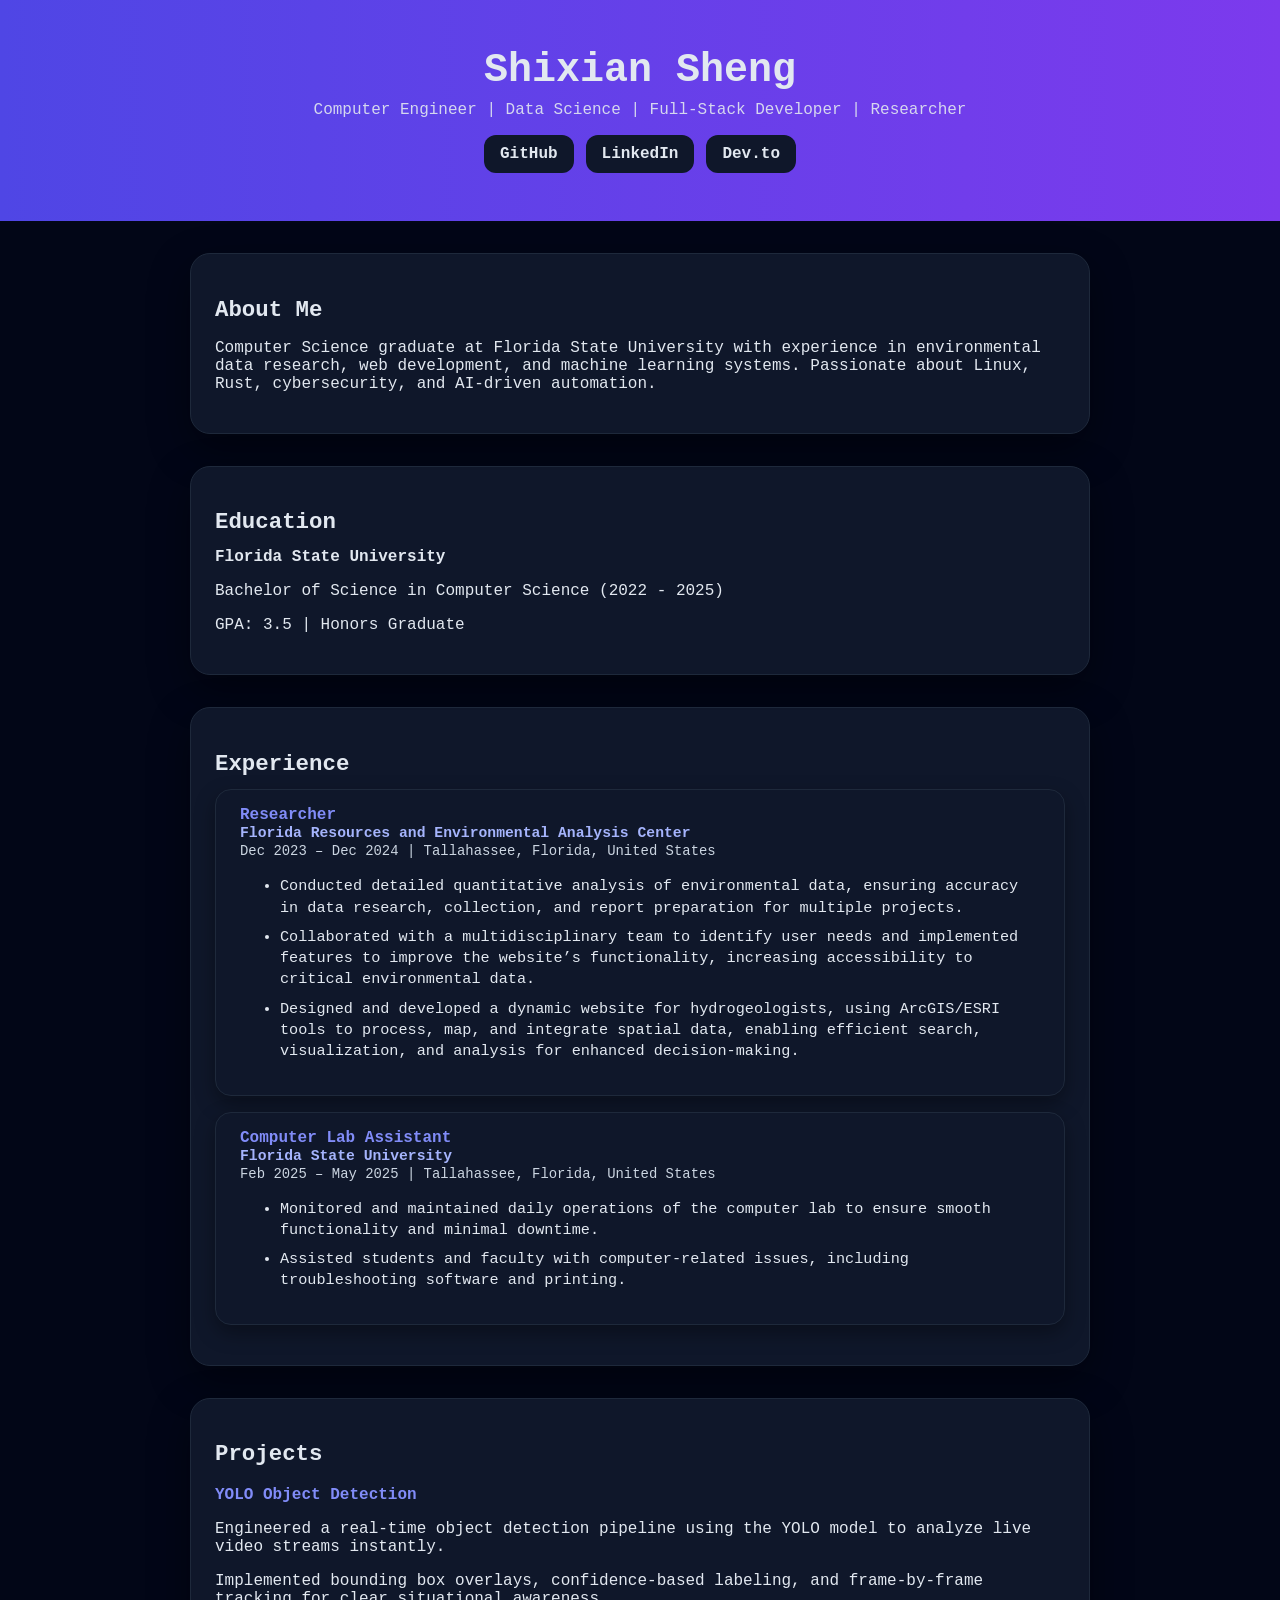
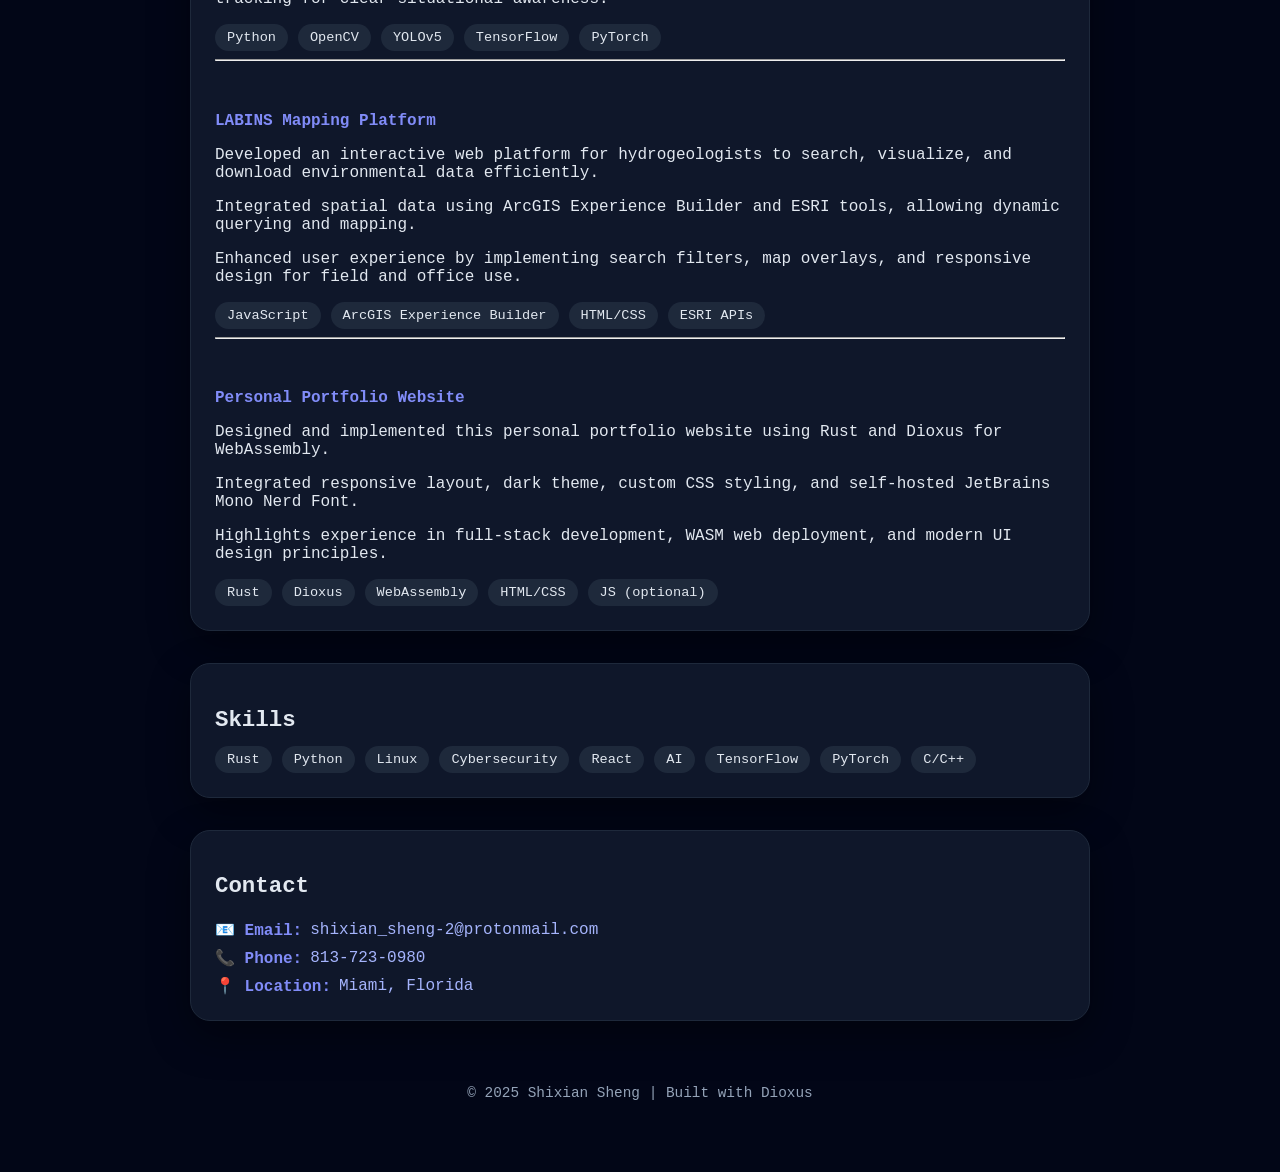
==== index.html @ 30b8f12c "Add files via upload" ====
<!DOCTYPE html>
<html>
    <head>
        <title>portfolio</title>
        <meta content="text/html;charset=utf-8" http-equiv="Content-Type">
        <meta name="viewport" content="width=device-width, initial-scale=1">
        <meta charset="UTF-8">
    <link rel="preload" as="script" href="/portfolio/assets/portfolio-dxh39fae74c54f8ce.js" crossorigin></head>
    <body>
        <div id="main"></div>
    <script type="module" async src="/portfolio/assets/portfolio-dxh39fae74c54f8ce.js"></script>
            </body>
</html>
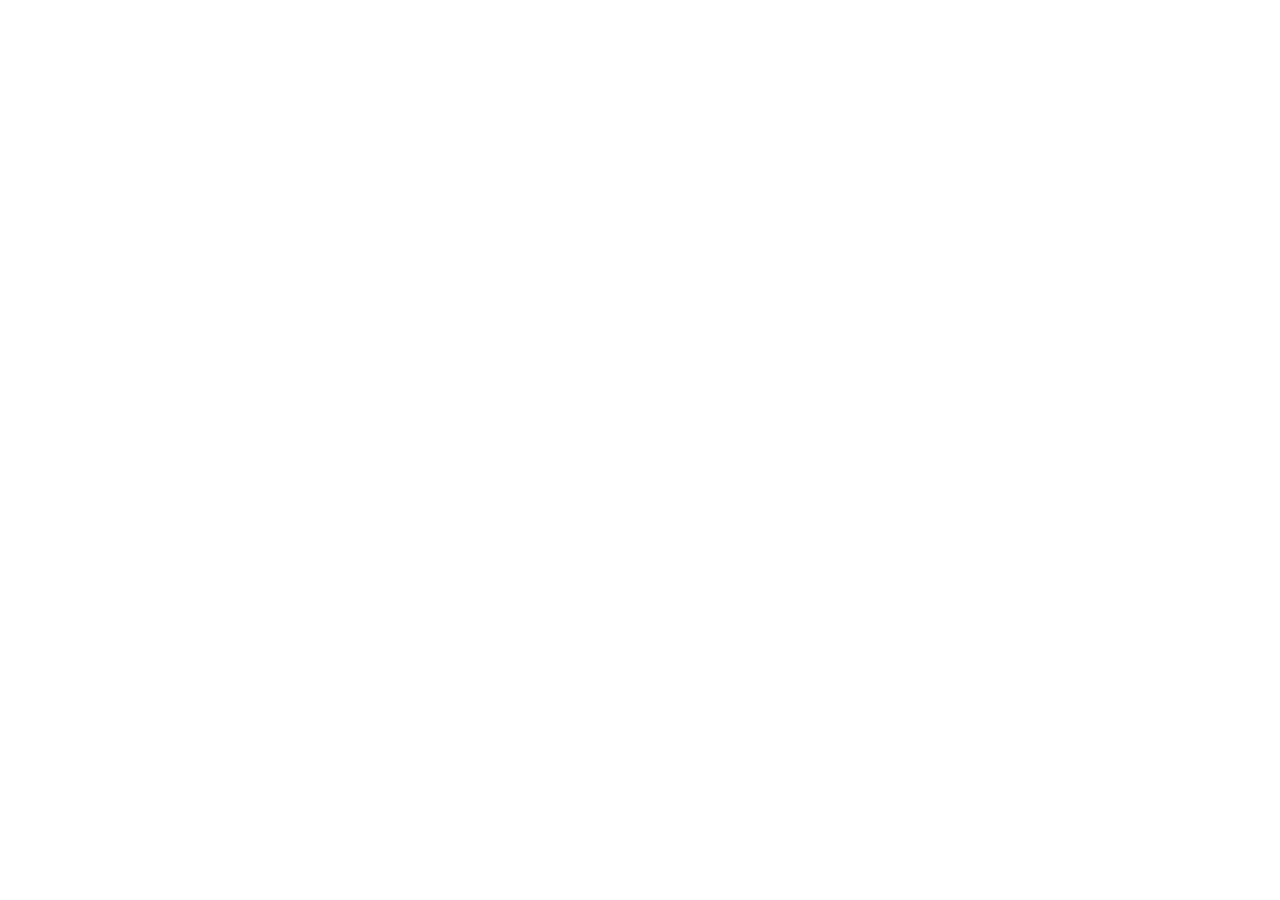
==== commit 52dd079e: "Add files via upload" ====
--- a/index.html
+++ b/index.html
@@ -5,9 +5,9 @@
         <meta content="text/html;charset=utf-8" http-equiv="Content-Type">
         <meta name="viewport" content="width=device-width, initial-scale=1">
         <meta charset="UTF-8">
-    <link rel="preload" as="script" href="/portfolio/assets/portfolio-dxh39fae74c54f8ce.js" crossorigin></head>
+    <link rel="preload" as="script" href="/./assets/portfolio-dxh2bb7f9afb5f46cdf.js" crossorigin></head>
     <body>
         <div id="main"></div>
-    <script type="module" async src="/portfolio/assets/portfolio-dxh39fae74c54f8ce.js"></script>
+    <script type="module" async src="/./assets/portfolio-dxh2bb7f9afb5f46cdf.js"></script>
             </body>
 </html>
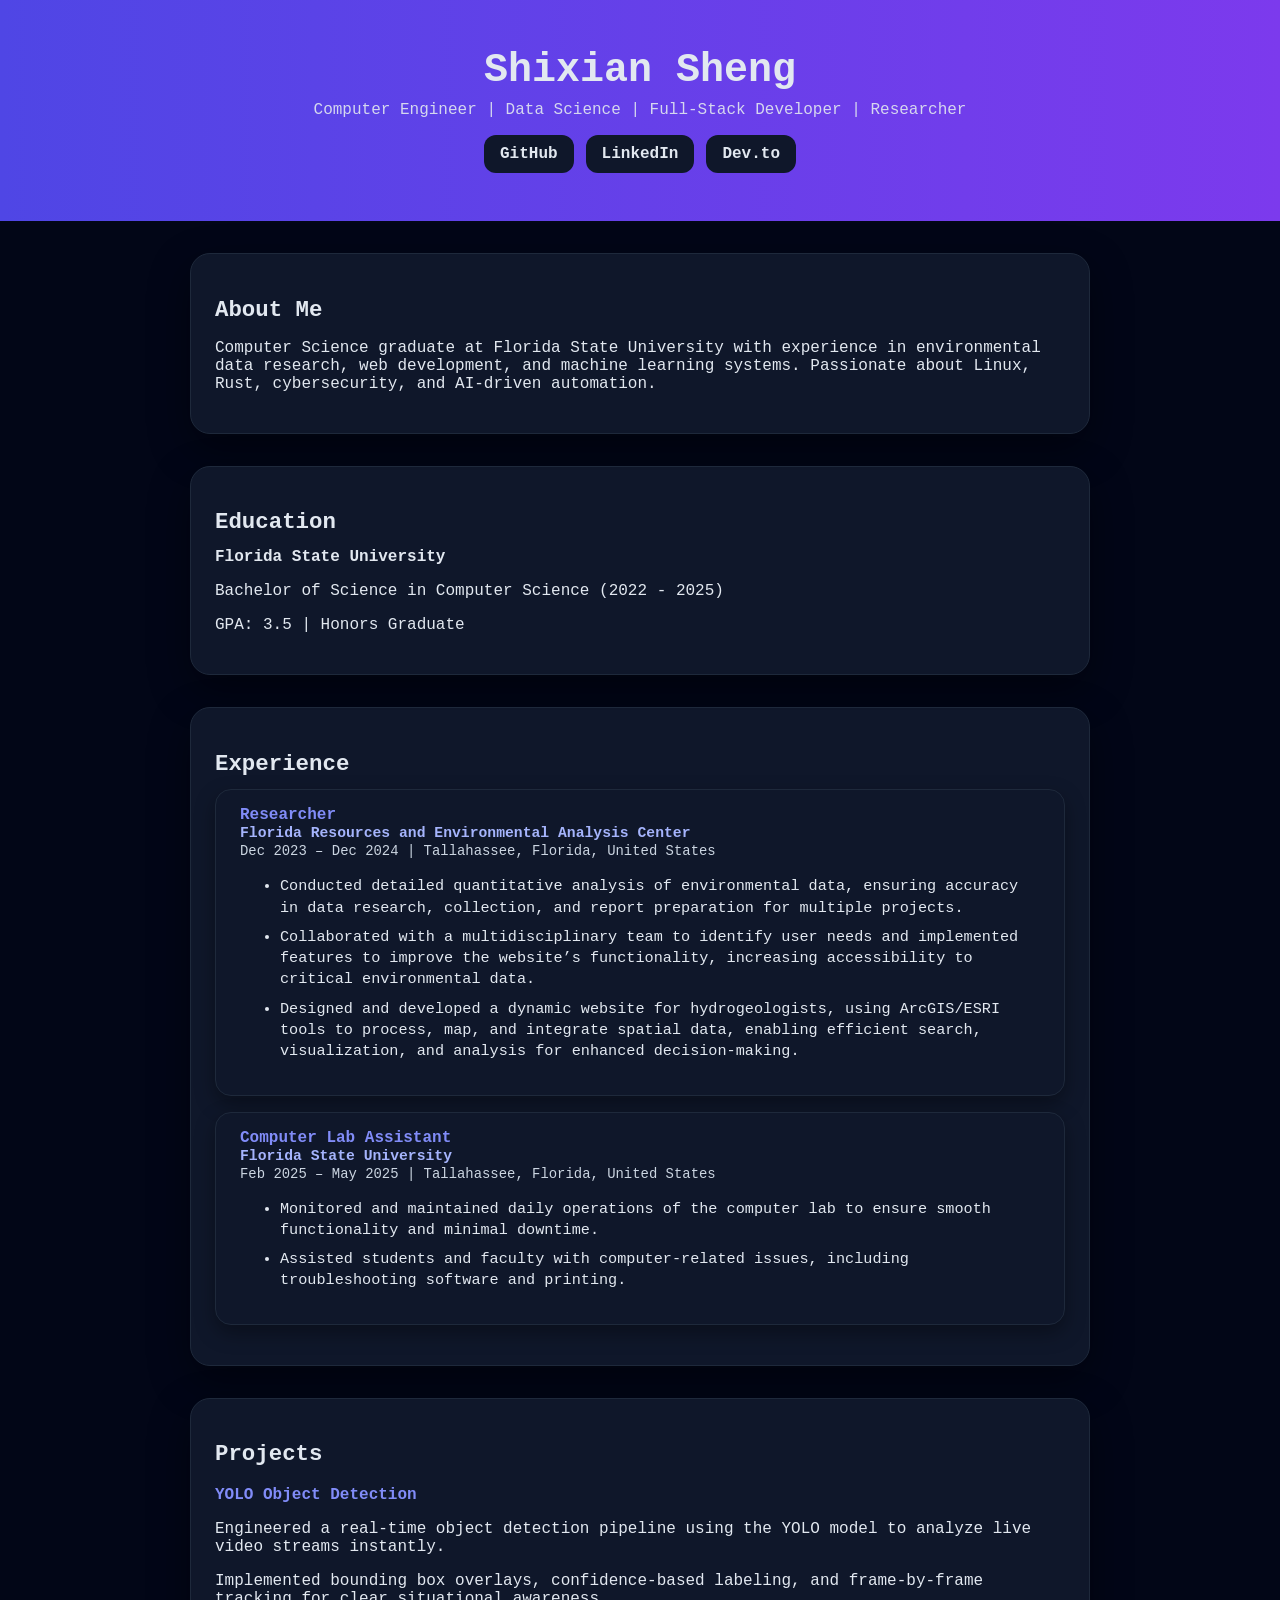
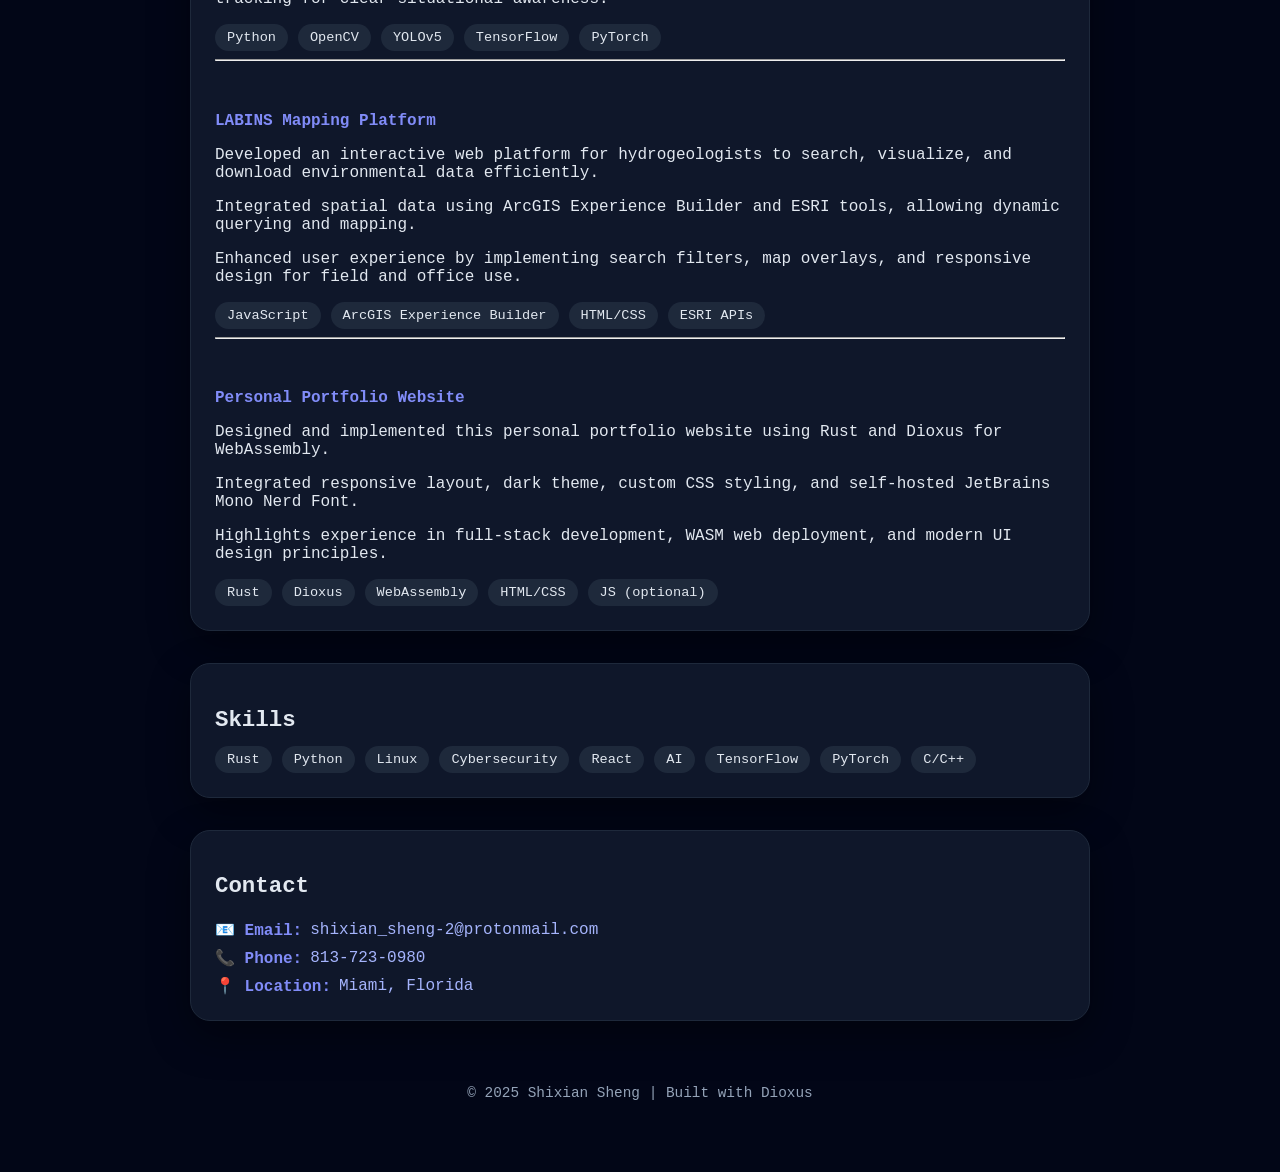
==== commit 302ff41b: "Add files via upload" ====
(no text change in the page or its own stylesheets)
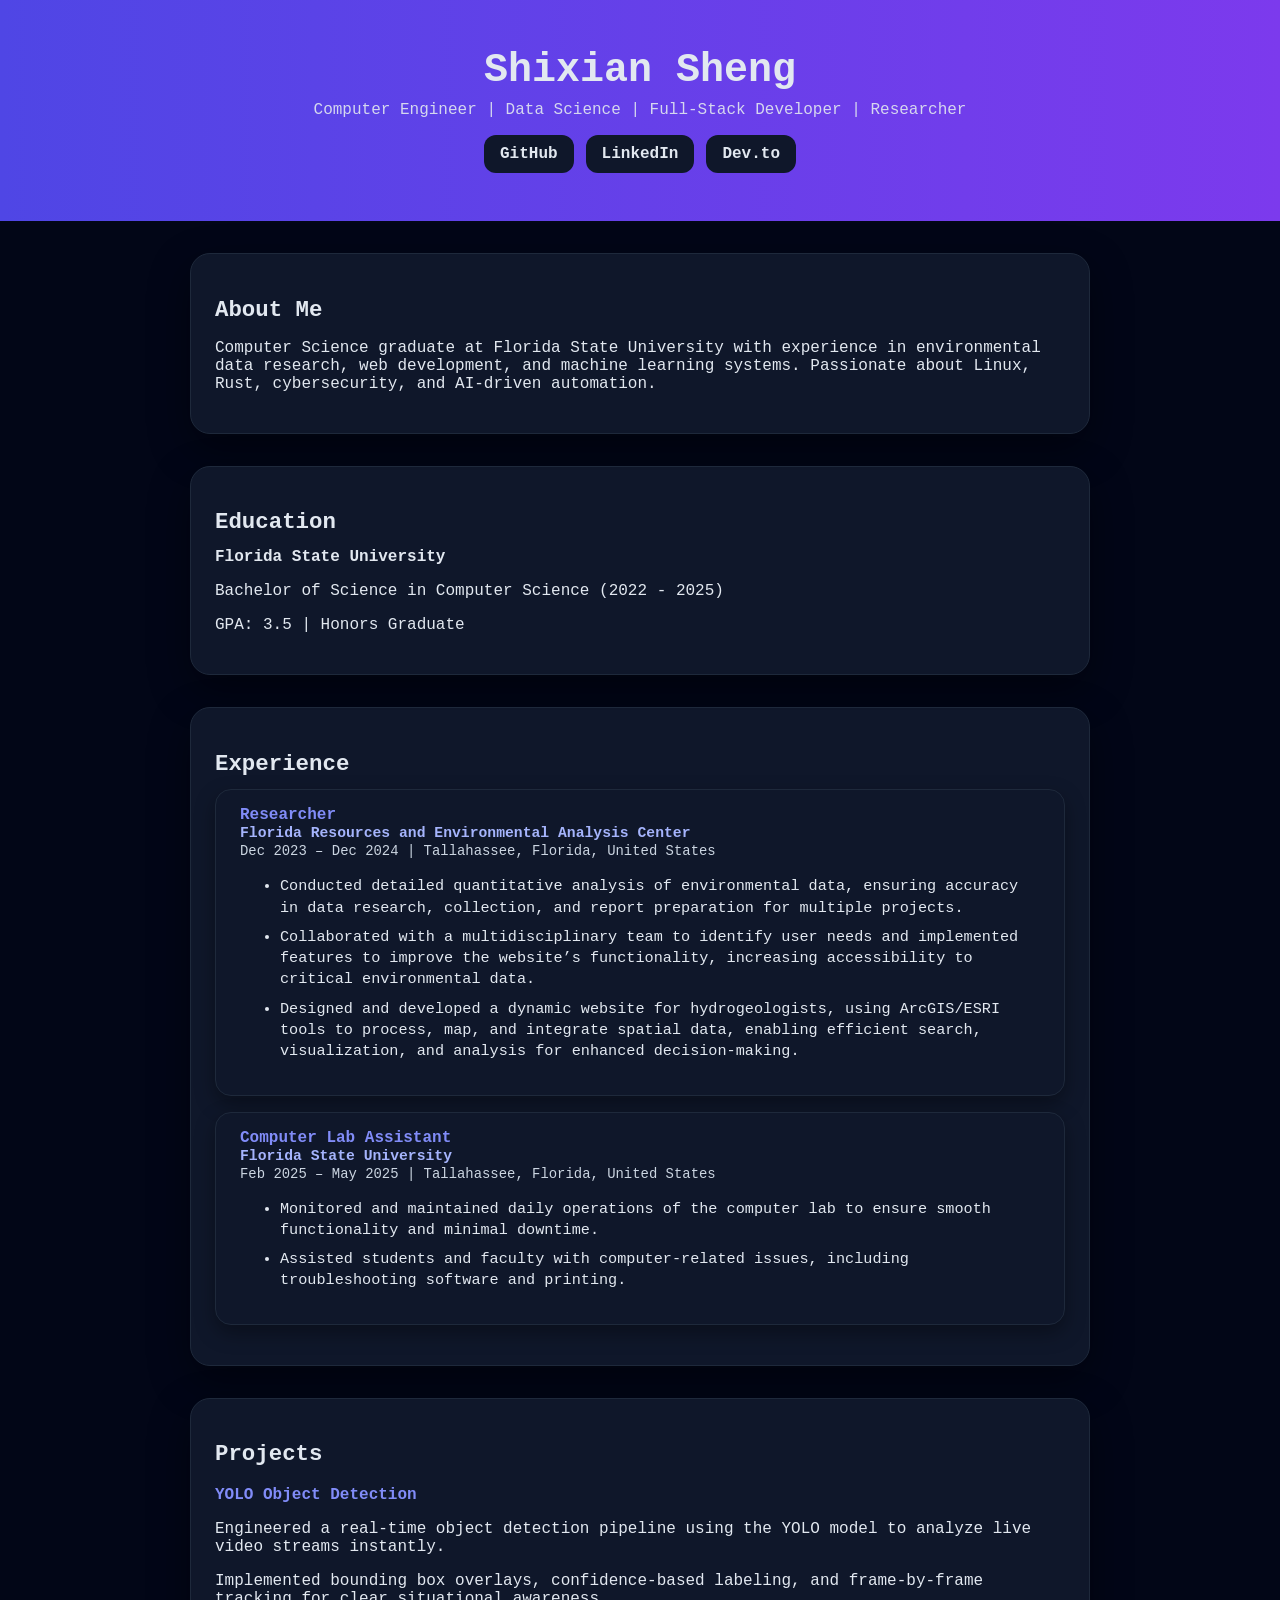
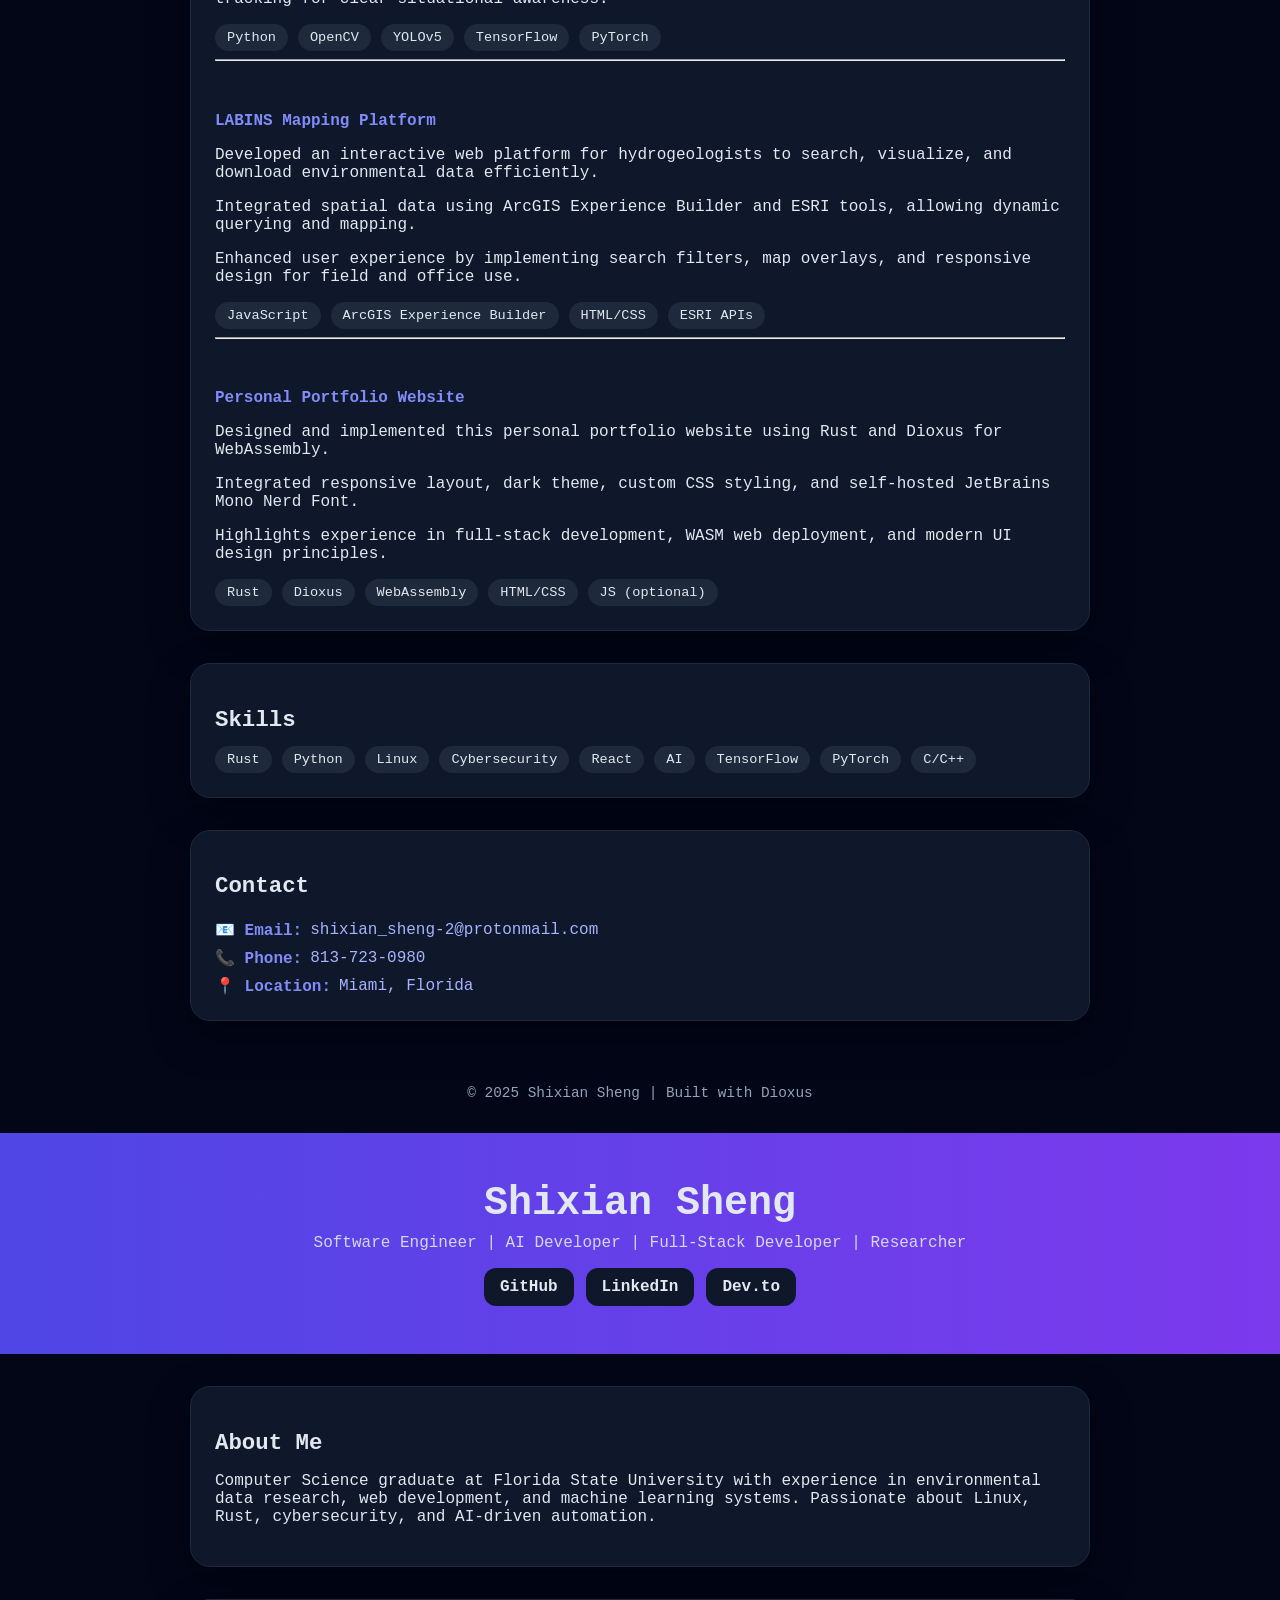
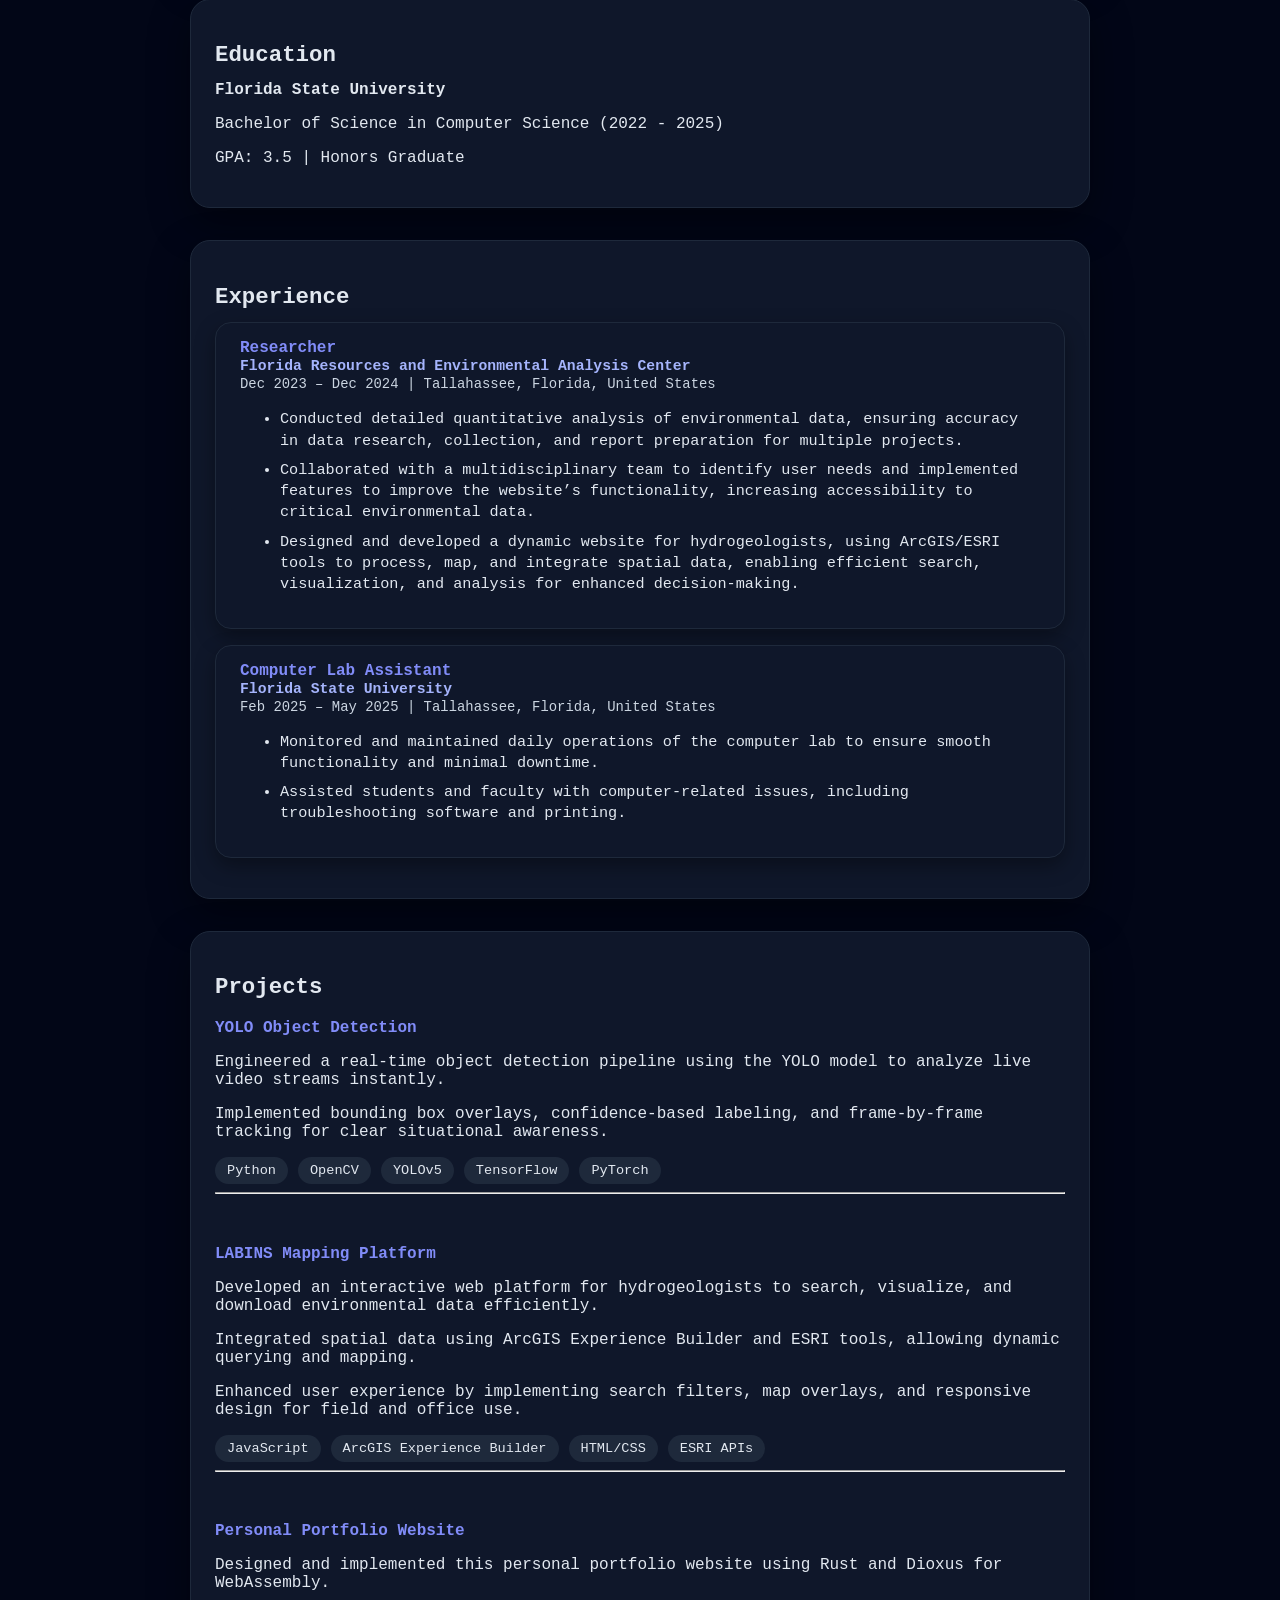
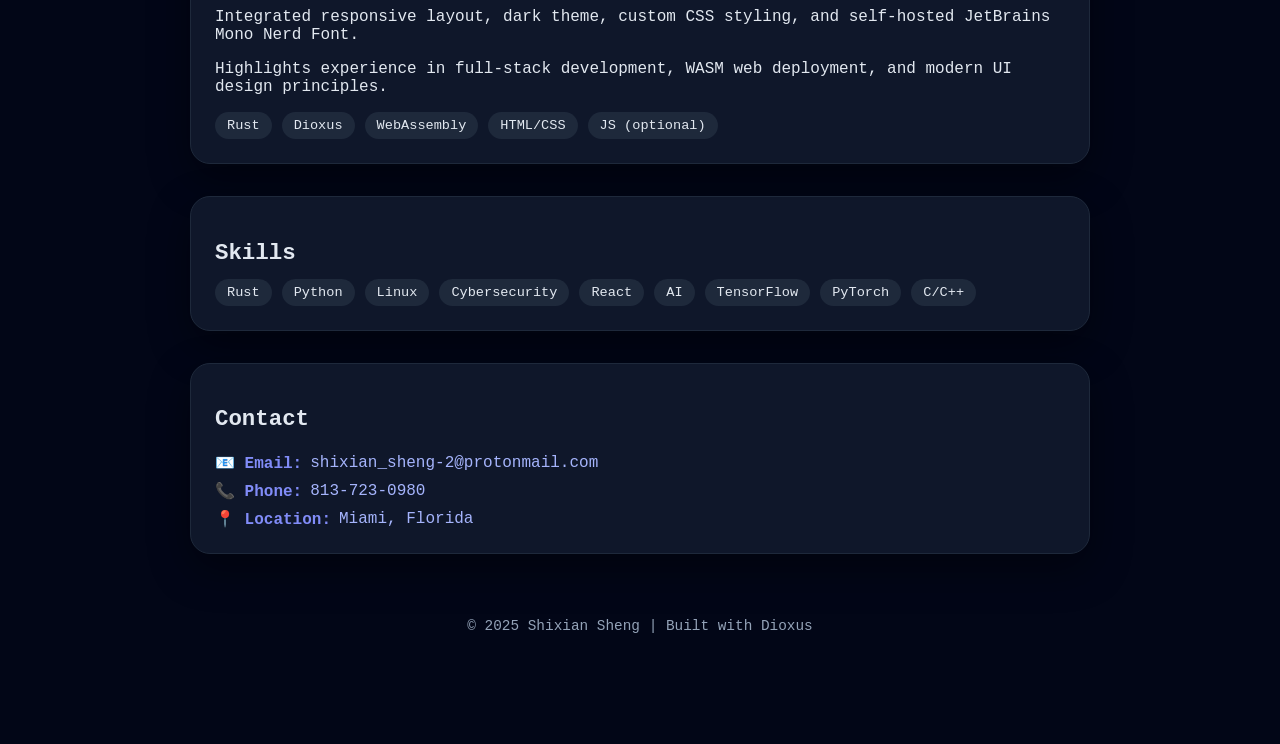
==== commit bbe14925: "Add files via upload" ====
--- a/index.html
+++ b/index.html
@@ -1,13 +1,14 @@
 <!DOCTYPE html>
 <html>
     <head>
-        <title>portfolio</title>
+        <title>portfolioportfolio</title>
         <meta content="text/html;charset=utf-8" http-equiv="Content-Type">
         <meta name="viewport" content="width=device-width, initial-scale=1">
         <meta charset="UTF-8">
-    <link rel="preload" as="script" href="/./assets/portfolio-dxh2bb7f9afb5f46cdf.js" crossorigin></head>
+    <link rel="preload" as="script" href="/./assets/portfolio-dxh2bb7f9afb5f46cdf.js" crossorigin><link rel="preload" as="script" href="/./assets/portfolio-dxhf40ad13dadf6390.js" crossorigin></head>
     <body>
         <div id="main"></div>
     <script type="module" async src="/./assets/portfolio-dxh2bb7f9afb5f46cdf.js"></script>
+            <script type="module" async src="/./assets/portfolio-dxhf40ad13dadf6390.js"></script>
             </body>
 </html>
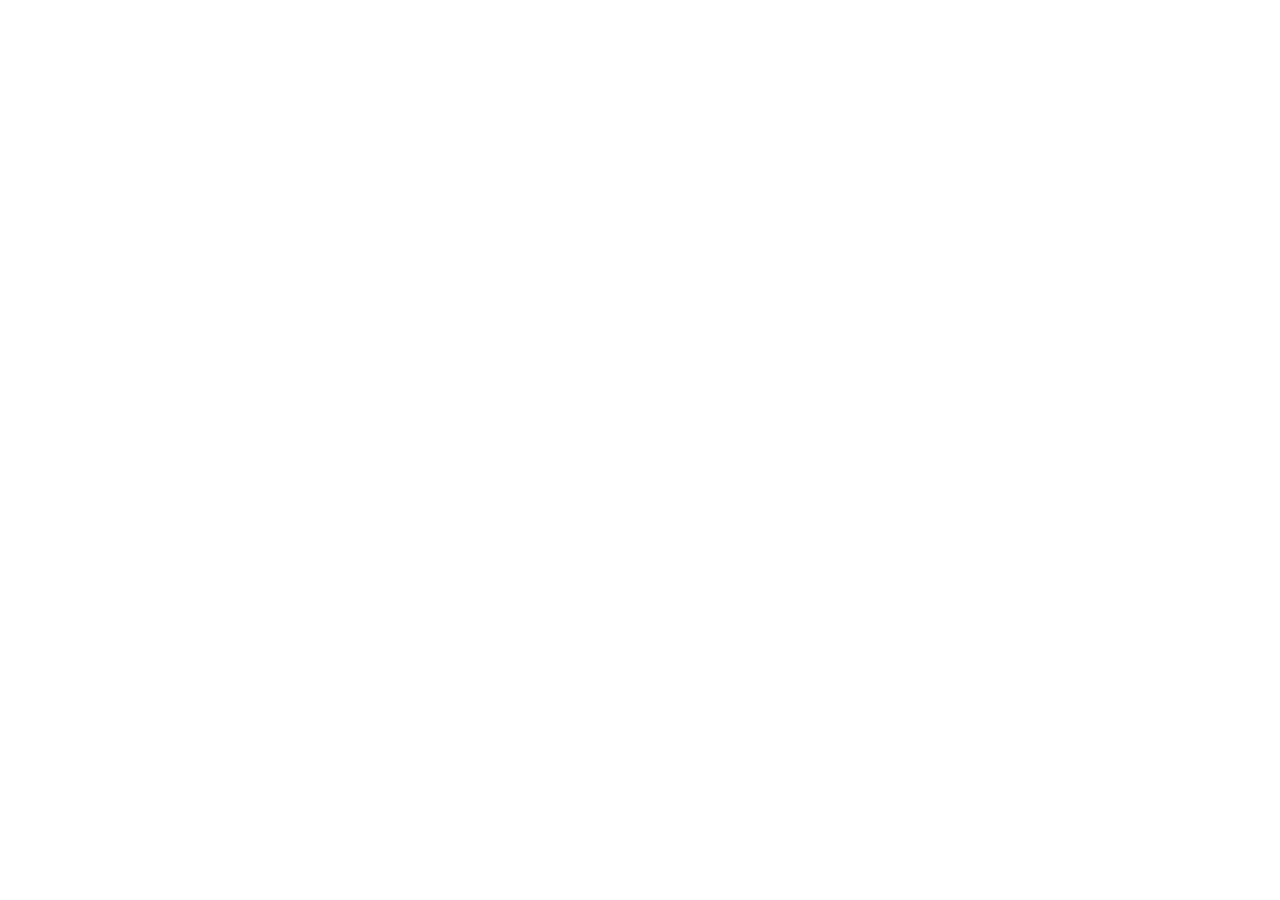
==== commit 475c3453: "Add files via upload" ====
--- a/index.html
+++ b/index.html
@@ -1,14 +1,15 @@
 <!DOCTYPE html>
 <html>
     <head>
-        <title>portfolioportfolio</title>
+        <title>portfolioportfolioportfolio</title>
         <meta content="text/html;charset=utf-8" http-equiv="Content-Type">
         <meta name="viewport" content="width=device-width, initial-scale=1">
         <meta charset="UTF-8">
-    <link rel="preload" as="script" href="/./assets/portfolio-dxh2bb7f9afb5f46cdf.js" crossorigin><link rel="preload" as="script" href="/./assets/portfolio-dxhf40ad13dadf6390.js" crossorigin></head>
+    <link rel="preload" as="script" href="/./assets/portfolio-dxh2bb7f9afb5f46cdf.js" crossorigin><link rel="preload" as="script" href="/./assets/portfolio-dxhf40ad13dadf6390.js" crossorigin><link rel="preload" as="script" href="/./assets/portfolio-dxhd7e32e137b8fe9a1.js" crossorigin></head>
     <body>
         <div id="main"></div>
     <script type="module" async src="/./assets/portfolio-dxh2bb7f9afb5f46cdf.js"></script>
             <script type="module" async src="/./assets/portfolio-dxhf40ad13dadf6390.js"></script>
+            <script type="module" async src="/./assets/portfolio-dxhd7e32e137b8fe9a1.js"></script>
             </body>
 </html>
